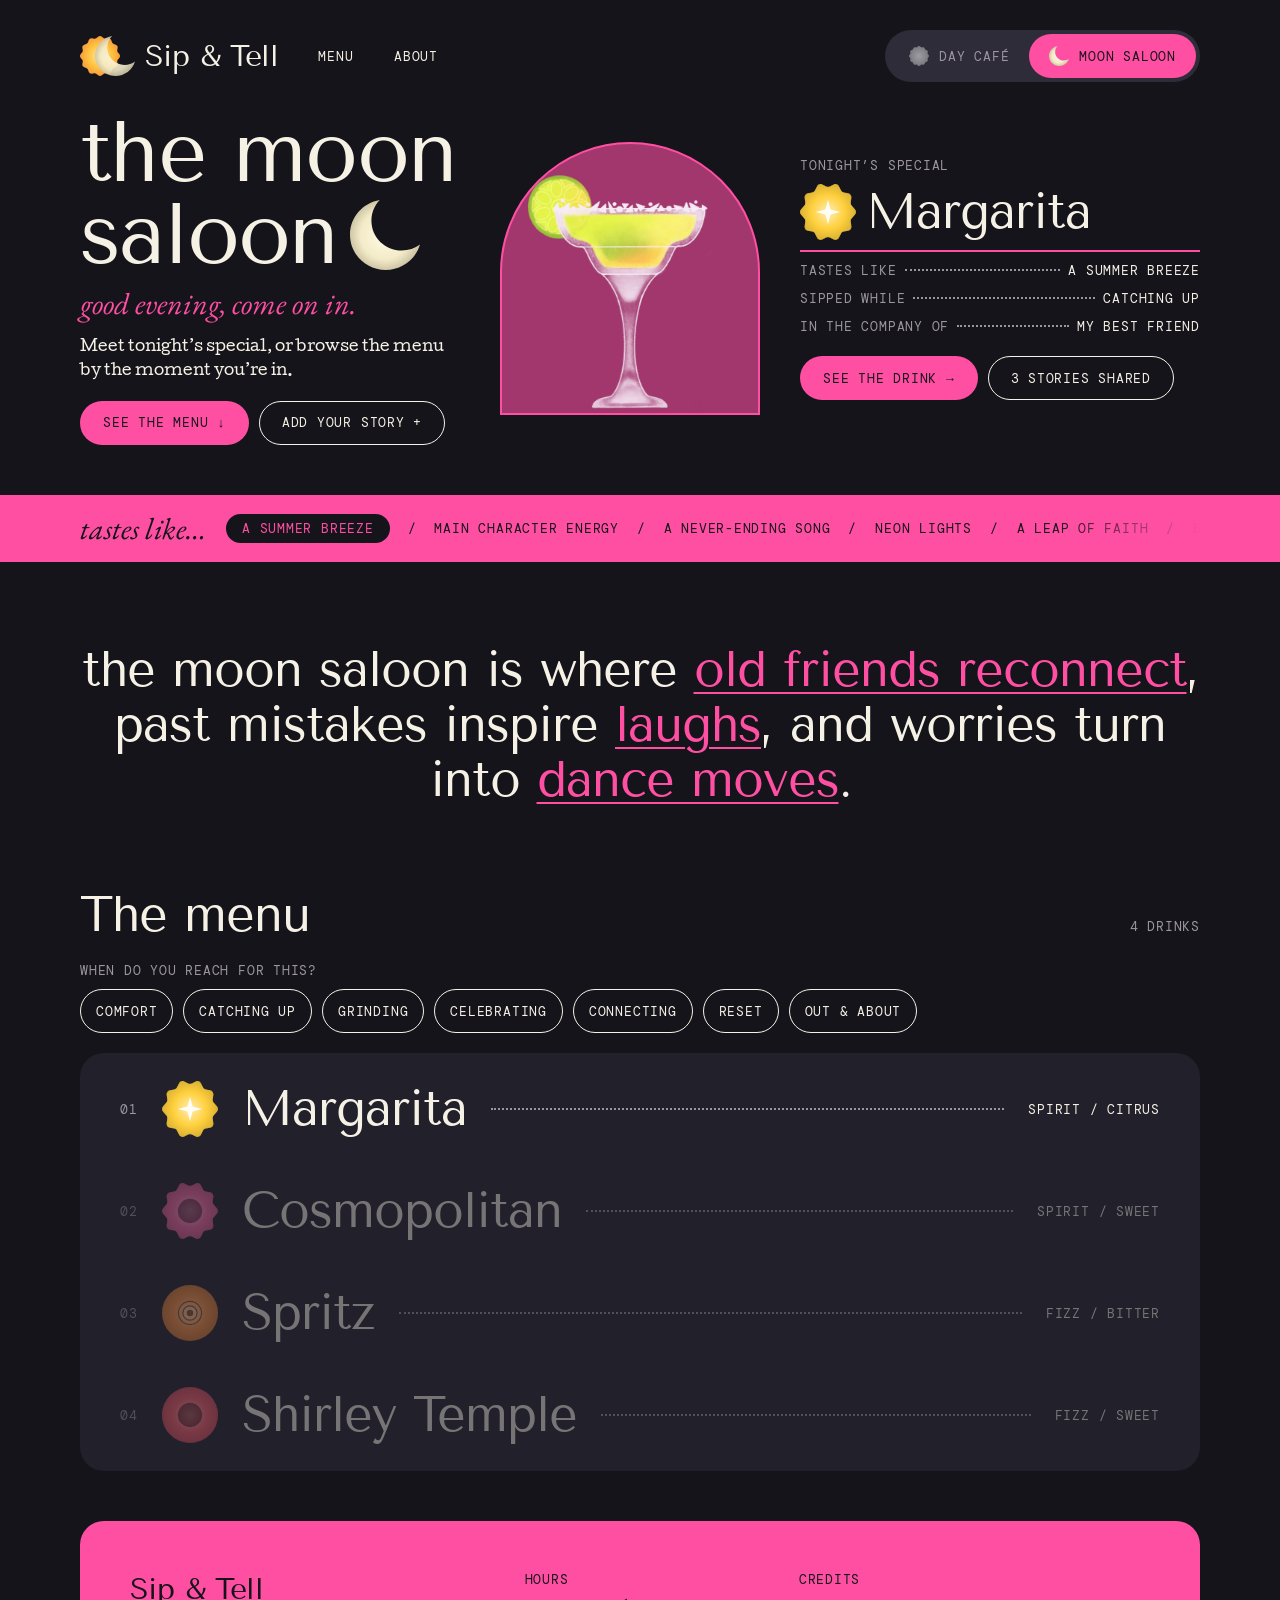
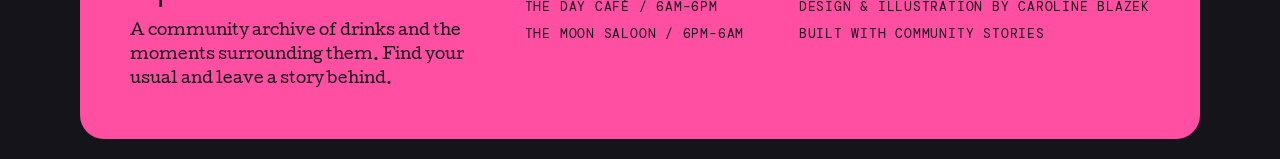
==== index.html @ 37a7fa0b "structural build" ====
<!doctype html>
<html lang="en">
<head>
  <meta charset="utf-8">
  <meta name="viewport" content="width=device-width, initial-scale=1">
  <title>Sip &amp; Tell</title>
  <meta name="description" content="Sip & Tell is a community archive of drinks and the moments surrounding them.">
  <link rel="icon" href="assets/favicon/favicon.svg" type="image/svg+xml">
  <link rel="icon" href="favicon.ico" sizes="any">
  <script>
    // Open whichever space is open right now: Day Café 6AM–6PM, Moon Saloon otherwise.
    var h = new Date().getHours();
    location.replace((h >= 6 && h < 18 ? 'day/' : 'moon/') + location.hash);
  </script>
  <style>body{font-family:serif;padding:30px;background:#F1EBDF;color:#15141B}</style>
</head>
<body>
  <p>Sip &amp; Tell: <a href="day/">The Day Café</a> / <a href="moon/">The Moon Saloon</a></p>
</body>
</html>
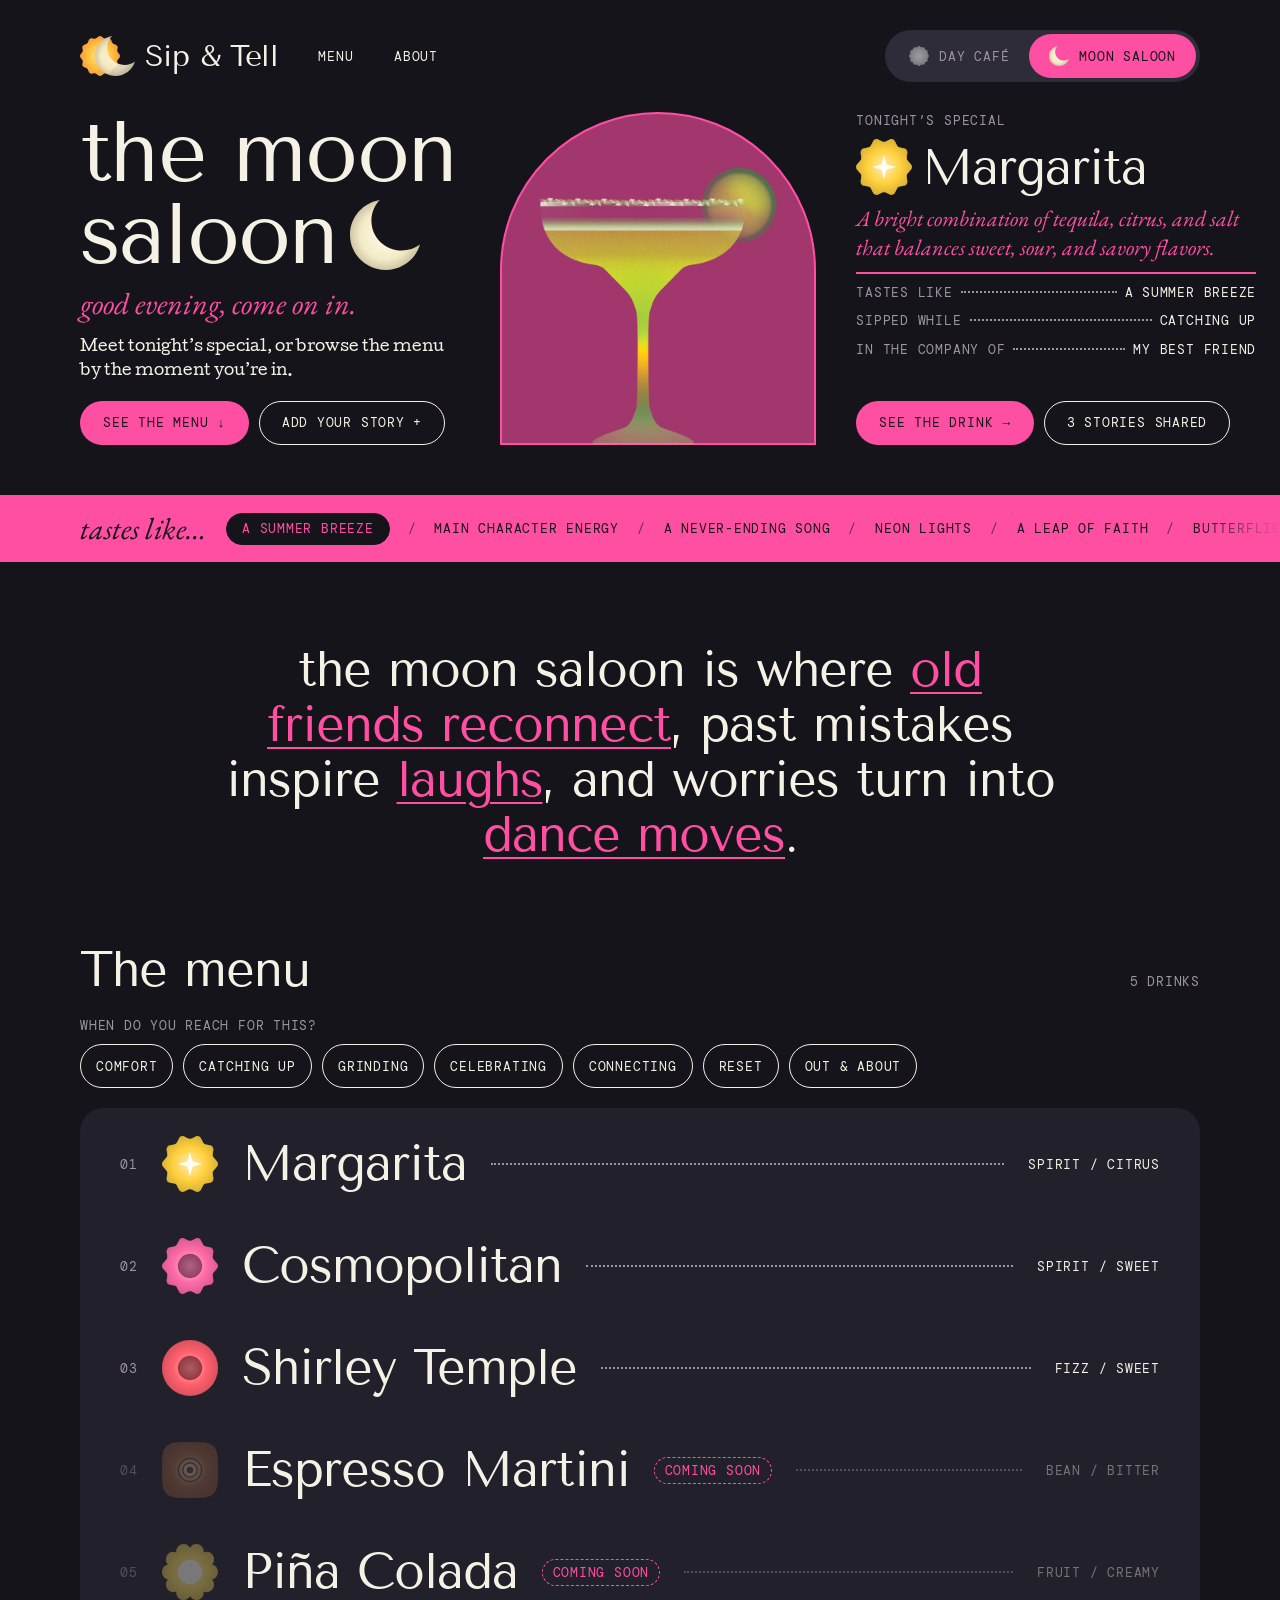
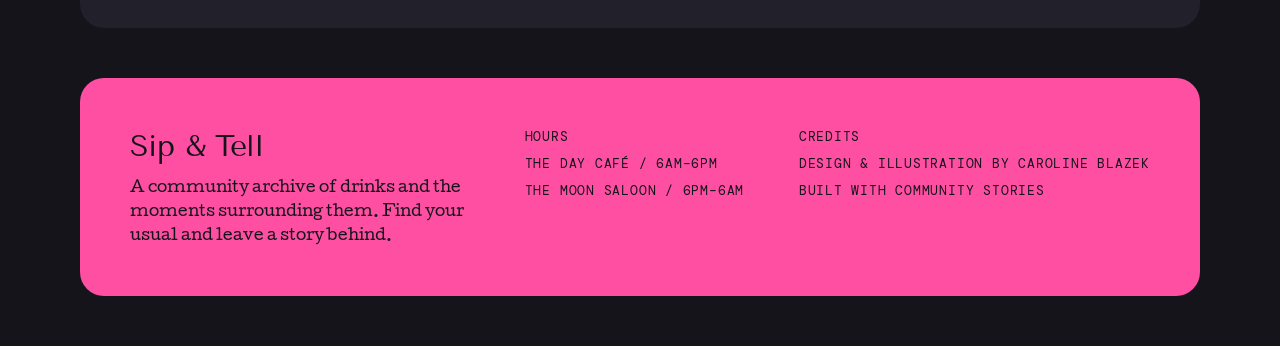
==== commit 01e186f7: "more updates" ====
--- a/index.html
+++ b/index.html
@@ -4,7 +4,18 @@
   <meta charset="utf-8">
   <meta name="viewport" content="width=device-width, initial-scale=1">
   <title>Sip &amp; Tell</title>
-  <meta name="description" content="Sip & Tell is a community archive of drinks and the moments surrounding them.">
+  <meta name="description" content="A community archive of drinks and the moments surrounding them. Visit the Day Café (6AM–6PM) or the Moon Saloon (6PM–6AM), and leave a story about your usual.">
+  <!-- Link previews (Slack, iMessage, etc.). Scrapers need absolute URLs: update BASE if the site moves. -->
+  <meta property="og:type" content="website">
+  <meta property="og:site_name" content="Sip &amp; Tell">
+  <meta property="og:title" content="Sip &amp; Tell">
+  <meta property="og:description" content="A community archive of drinks and the moments surrounding them. Visit the Day Café (6AM–6PM) or the Moon Saloon (6PM–6AM), and leave a story about your usual.">
+  <meta property="og:image" content="https://carolineblazek.github.io/sip-and-tell/assets/brand/social-preview.png">
+  <meta property="og:image:width" content="1200">
+  <meta property="og:image:height" content="630">
+  <meta property="og:image:alt" content="The Sip &amp; Tell eclipse logo beside a matcha in a blue arch and a margarita in a pink arch.">
+  <meta name="twitter:card" content="summary_large_image">
+  <meta name="theme-color" content="#F1EBDF">
   <link rel="icon" href="assets/favicon/favicon.svg" type="image/svg+xml">
   <link rel="icon" href="favicon.ico" sizes="any">
   <script>
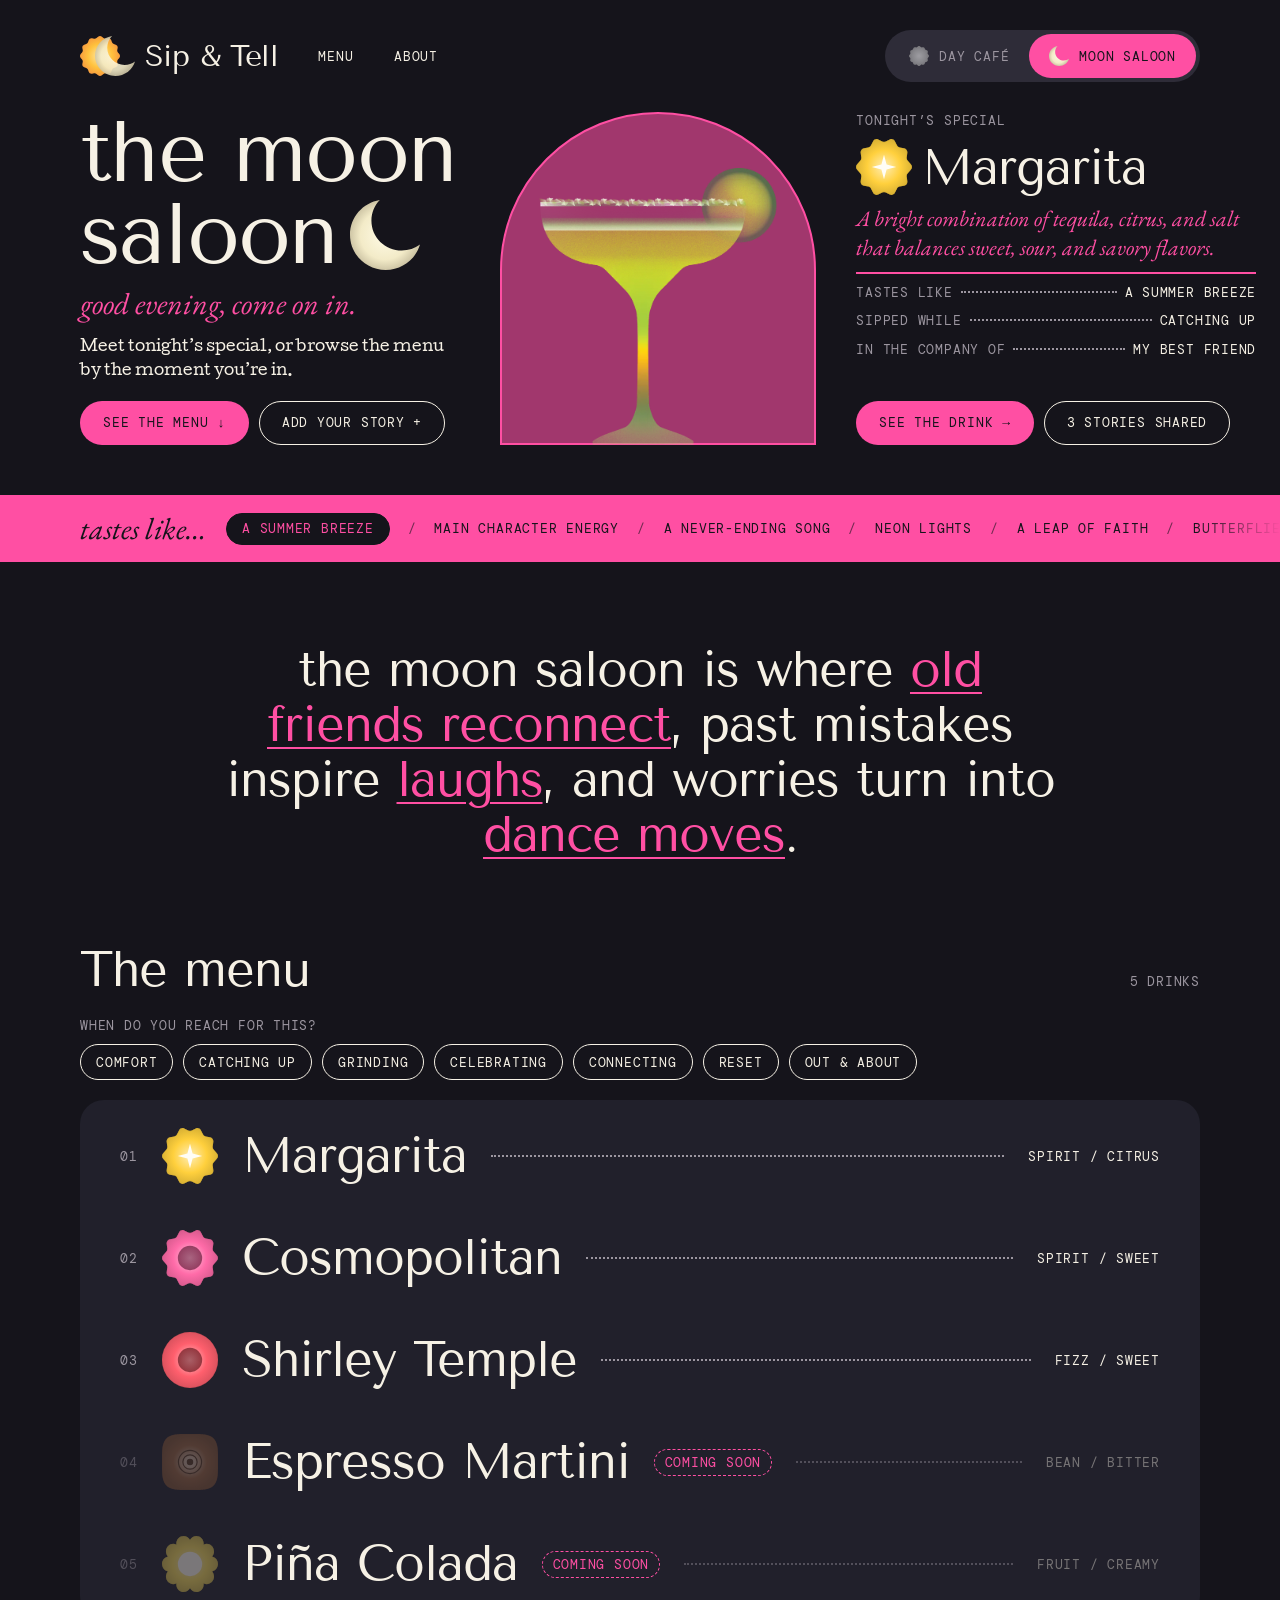
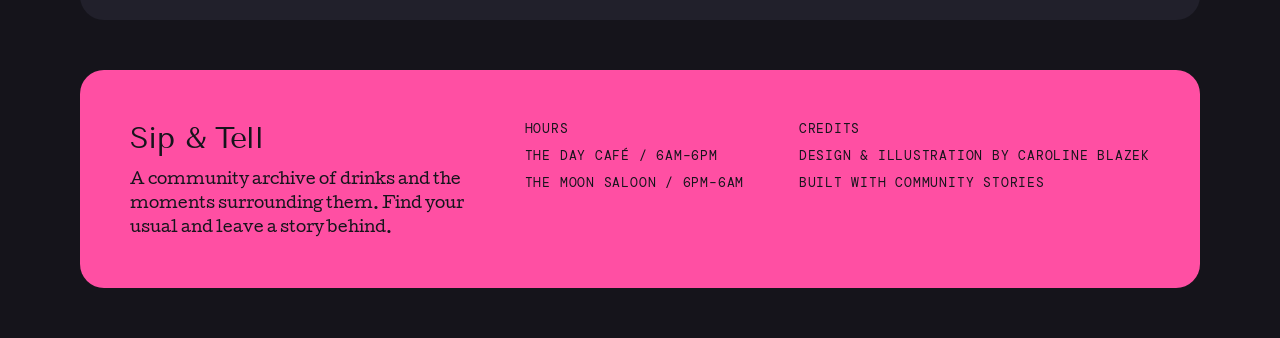
==== commit 131a0b85: "Final refinements" ====
--- a/index.html
+++ b/index.html
@@ -10,7 +10,7 @@
   <meta property="og:site_name" content="Sip &amp; Tell">
   <meta property="og:title" content="Sip &amp; Tell">
   <meta property="og:description" content="A community archive of drinks and the moments surrounding them. Visit the Day Café (6AM–6PM) or the Moon Saloon (6PM–6AM), and leave a story about your usual.">
-  <meta property="og:image" content="https://carolineblazek.github.io/sip-and-tell/assets/brand/social-preview.png">
+  <meta property="og:image" content="https://carolineblazek.com/sip-and-tell/assets/brand/social-preview.png">
   <meta property="og:image:width" content="1200">
   <meta property="og:image:height" content="630">
   <meta property="og:image:alt" content="The Sip &amp; Tell eclipse logo beside a matcha in a blue arch and a margarita in a pink arch.">
